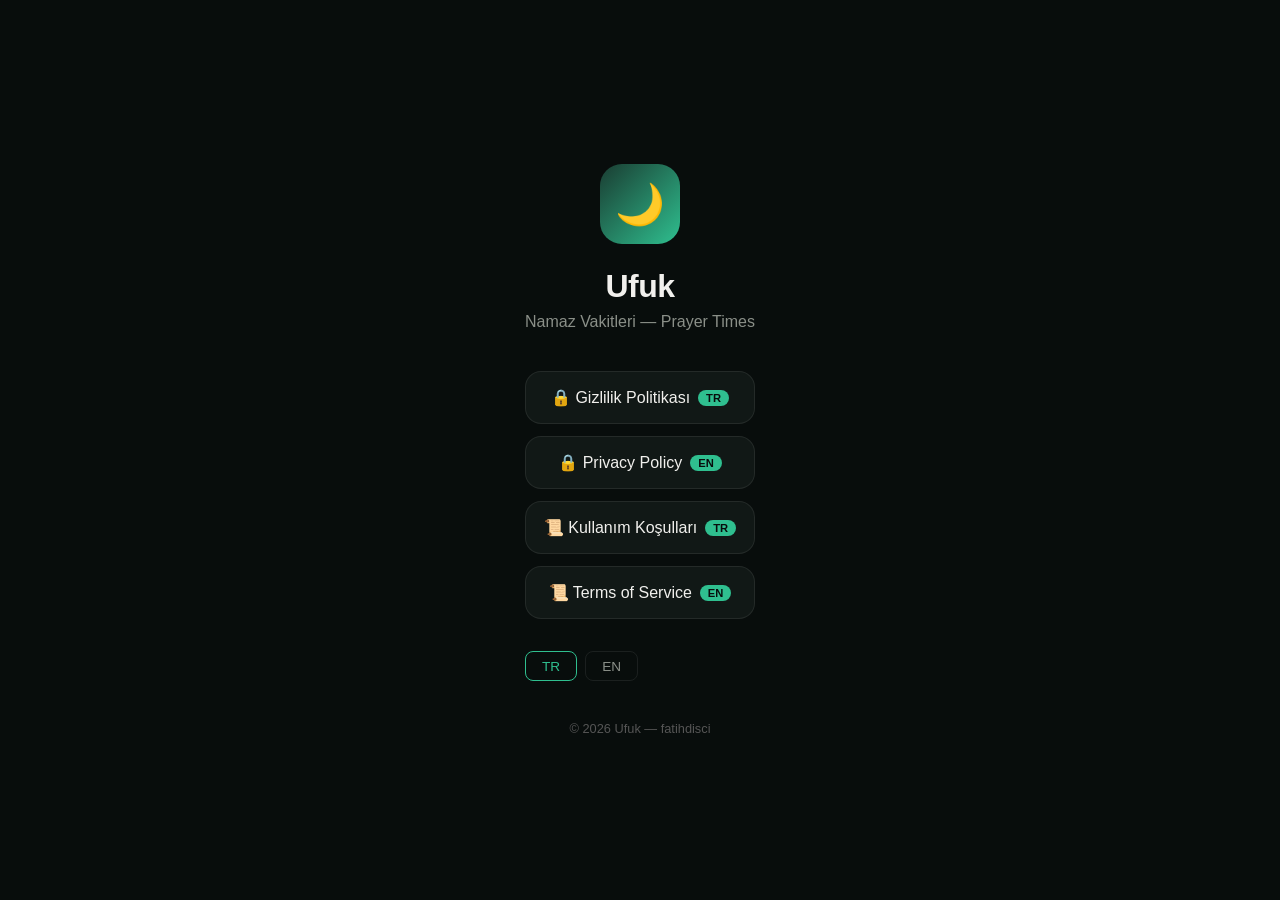
==== landing/index.html @ 3b2e1c13 "feat(landing): yasal sayfalar — landing page + gizlilik + kullanım koşulları (TR/EN) - index.html (T" ====
<!DOCTYPE html>
<html lang="tr">
<head>
    <meta charset="UTF-8">
    <meta name="viewport" content="width=device-width, initial-scale=1.0">
    <title>Ufuk — Namaz Vakitleri</title>
    <style>
        * { margin: 0; padding: 0; box-sizing: border-box; }
        body {
            font-family: -apple-system, BlinkMacSystemFont, 'SF Pro Display', 'Segoe UI', sans-serif;
            background: #080d0c;
            color: #f1f0ed;
            min-height: 100vh;
            display: flex;
            flex-direction: column;
            align-items: center;
            justify-content: center;
            text-align: center;
            padding: 2rem;
        }
        .container { max-width: 500px; }
        .icon {
            width: 80px; height: 80px;
            background: linear-gradient(135deg, #1a3d32 0%, #2fbf8f 100%);
            border-radius: 22px;
            display: flex; align-items: center; justify-content: center;
            margin: 0 auto 1.5rem;
            font-size: 2.5rem;
        }
        h1 {
            font-size: 2rem;
            font-weight: 700;
            letter-spacing: -0.5px;
            margin-bottom: 0.5rem;
        }
        p.sub {
            color: #8a8f88;
            font-size: 1rem;
            margin-bottom: 2.5rem;
        }
        .links { display: flex; flex-direction: column; gap: 0.75rem; }
        .links a {
            display: flex; align-items: center; justify-content: center;
            gap: 0.5rem;
            padding: 1rem;
            background: #111816;
            border: 1px solid rgba(255,255,255,0.08);
            border-radius: 16px;
            color: #f1f0ed;
            text-decoration: none;
            font-size: 1rem;
            transition: all 0.2s;
        }
        .links a:hover {
            background: #1a221e;
            border-color: rgba(47,191,143,0.3);
        }
        .links a .badge {
            font-size: 0.7rem;
            background: #2fbf8f;
            color: #080d0c;
            padding: 2px 8px;
            border-radius: 10px;
            font-weight: 600;
        }
        .lang-toggle {
            margin-top: 2rem;
            display: flex; gap: 0.5rem;
        }
        .lang-toggle a {
            padding: 0.4rem 1rem;
            border-radius: 8px;
            font-size: 0.85rem;
            color: #8a8f88;
            text-decoration: none;
            border: 1px solid rgba(255,255,255,0.08);
            transition: all 0.2s;
        }
        .lang-toggle a.active {
            color: #2fbf8f;
            border-color: #2fbf8f;
        }
        .lang-toggle a:hover { color: #f1f0ed; }
        footer { margin-top: 2.5rem; font-size: 0.8rem; color: #555; }
    </style>
</head>
<body>
    <div class="container">
        <div class="icon">🌙</div>
        <h1>Ufuk</h1>
        <p class="sub">Namaz Vakitleri — Prayer Times</p>

        <div class="links">
            <a href="gizlilik-politikasi.html">🔒 Gizlilik Politikası <span class="badge">TR</span></a>
            <a href="privacy-policy.html">🔒 Privacy Policy <span class="badge">EN</span></a>
            <a href="kullanim-kosullari.html">📜 Kullanım Koşulları <span class="badge">TR</span></a>
            <a href="terms-of-service.html">📜 Terms of Service <span class="badge">EN</span></a>
        </div>

        <div class="lang-toggle">
            <a href="#" class="active">TR</a>
            <a href="index-en.html">EN</a>
        </div>

        <footer>© 2026 Ufuk — fatihdisci</footer>
    </div>
</body>
</html>
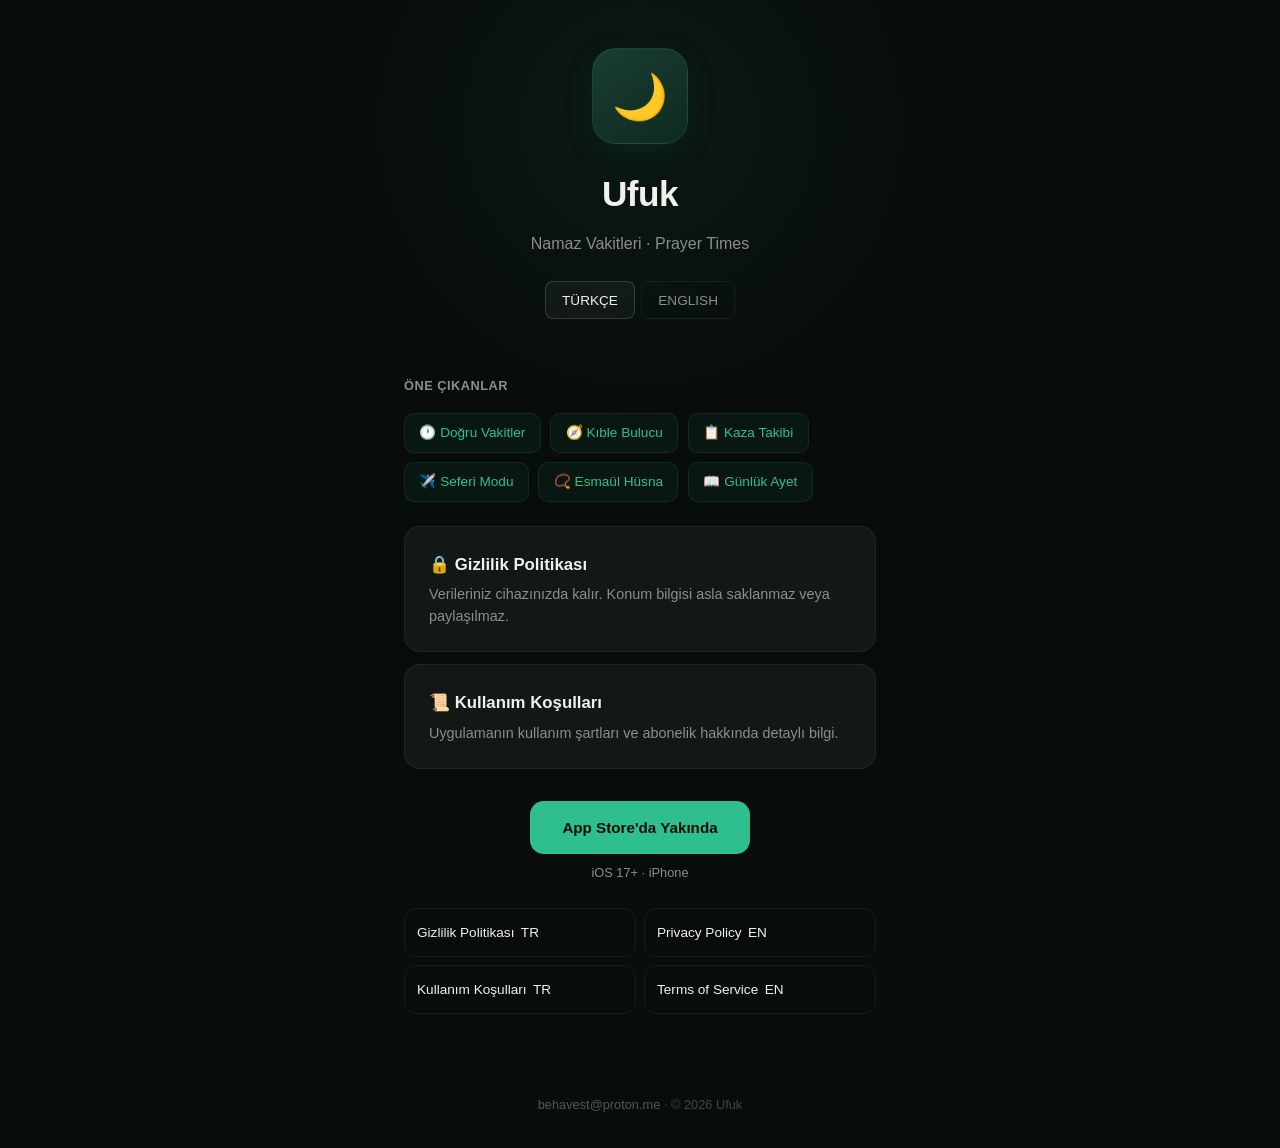
==== commit 07ad2be1: "feat: hesap silme + landing sayfası yeniden tasarım + email güncelleme Hesap Silme (App Store 5.1.1v" ====
--- a/landing/index.html
+++ b/landing/index.html
@@ -4,105 +4,57 @@
     <meta charset="UTF-8">
     <meta name="viewport" content="width=device-width, initial-scale=1.0">
     <title>Ufuk — Namaz Vakitleri</title>
-    <style>
-        * { margin: 0; padding: 0; box-sizing: border-box; }
-        body {
-            font-family: -apple-system, BlinkMacSystemFont, 'SF Pro Display', 'Segoe UI', sans-serif;
-            background: #080d0c;
-            color: #f1f0ed;
-            min-height: 100vh;
-            display: flex;
-            flex-direction: column;
-            align-items: center;
-            justify-content: center;
-            text-align: center;
-            padding: 2rem;
-        }
-        .container { max-width: 500px; }
-        .icon {
-            width: 80px; height: 80px;
-            background: linear-gradient(135deg, #1a3d32 0%, #2fbf8f 100%);
-            border-radius: 22px;
-            display: flex; align-items: center; justify-content: center;
-            margin: 0 auto 1.5rem;
-            font-size: 2.5rem;
-        }
-        h1 {
-            font-size: 2rem;
-            font-weight: 700;
-            letter-spacing: -0.5px;
-            margin-bottom: 0.5rem;
-        }
-        p.sub {
-            color: #8a8f88;
-            font-size: 1rem;
-            margin-bottom: 2.5rem;
-        }
-        .links { display: flex; flex-direction: column; gap: 0.75rem; }
-        .links a {
-            display: flex; align-items: center; justify-content: center;
-            gap: 0.5rem;
-            padding: 1rem;
-            background: #111816;
-            border: 1px solid rgba(255,255,255,0.08);
-            border-radius: 16px;
-            color: #f1f0ed;
-            text-decoration: none;
-            font-size: 1rem;
-            transition: all 0.2s;
-        }
-        .links a:hover {
-            background: #1a221e;
-            border-color: rgba(47,191,143,0.3);
-        }
-        .links a .badge {
-            font-size: 0.7rem;
-            background: #2fbf8f;
-            color: #080d0c;
-            padding: 2px 8px;
-            border-radius: 10px;
-            font-weight: 600;
-        }
-        .lang-toggle {
-            margin-top: 2rem;
-            display: flex; gap: 0.5rem;
-        }
-        .lang-toggle a {
-            padding: 0.4rem 1rem;
-            border-radius: 8px;
-            font-size: 0.85rem;
-            color: #8a8f88;
-            text-decoration: none;
-            border: 1px solid rgba(255,255,255,0.08);
-            transition: all 0.2s;
-        }
-        .lang-toggle a.active {
-            color: #2fbf8f;
-            border-color: #2fbf8f;
-        }
-        .lang-toggle a:hover { color: #f1f0ed; }
-        footer { margin-top: 2.5rem; font-size: 0.8rem; color: #555; }
-    </style>
+    <link rel="stylesheet" href="landing.css">
 </head>
 <body>
-    <div class="container">
+    <header>
         <div class="icon">🌙</div>
         <h1>Ufuk</h1>
-        <p class="sub">Namaz Vakitleri — Prayer Times</p>
+        <p class="sub">Namaz Vakitleri · Prayer Times</p>
+        <div class="lang-row">
+            <a href="index.html" class="active">TÜRKÇE</a>
+            <a href="index-en.html">ENGLISH</a>
+        </div>
+    </header>
 
-        <div class="links">
-            <a href="gizlilik-politikasi.html">🔒 Gizlilik Politikası <span class="badge">TR</span></a>
-            <a href="privacy-policy.html">🔒 Privacy Policy <span class="badge">EN</span></a>
-            <a href="kullanim-kosullari.html">📜 Kullanım Koşulları <span class="badge">TR</span></a>
-            <a href="terms-of-service.html">📜 Terms of Service <span class="badge">EN</span></a>
+    <main>
+        <div class="features">
+            <h2>Öne Çıkanlar</h2>
+            <div class="feature-row">
+                <span class="tag">🕐 Doğru Vakitler</span>
+                <span class="tag">🧭 Kıble Bulucu</span>
+                <span class="tag">📋 Kaza Takibi</span>
+                <span class="tag">✈️ Seferi Modu</span>
+                <span class="tag">📿 Esmaül Hüsna</span>
+                <span class="tag">📖 Günlük Ayet</span>
+            </div>
         </div>
 
-        <div class="lang-toggle">
-            <a href="#" class="active">TR</a>
-            <a href="index-en.html">EN</a>
+        <div class="card">
+            <h3>🔒 Gizlilik Politikası</h3>
+            <p>Verileriniz cihazınızda kalır. Konum bilgisi asla saklanmaz veya paylaşılmaz.</p>
         </div>
 
-        <footer>© 2026 Ufuk — fatihdisci</footer>
-    </div>
+        <div class="card">
+            <h3>📜 Kullanım Koşulları</h3>
+            <p>Uygulamanın kullanım şartları ve abonelik hakkında detaylı bilgi.</p>
+        </div>
+
+        <div class="store-btn">
+            <a href="#">App Store'da Yakında</a>
+            <p class="soon">iOS 17+ · iPhone</p>
+        </div>
+
+        <div class="legal-links">
+            <a href="gizlilik-politikasi.html">Gizlilik Politikası <span class="badge">TR</span></a>
+            <a href="privacy-policy.html">Privacy Policy <span class="badge">EN</span></a>
+            <a href="kullanim-kosullari.html">Kullanım Koşulları <span class="badge">TR</span></a>
+            <a href="terms-of-service.html">Terms of Service <span class="badge">EN</span></a>
+        </div>
+    </main>
+
+    <footer>
+        <a href="mailto:behavest@proton.me">behavest@proton.me</a> · © 2026 Ufuk
+    </footer>
 </body>
 </html>
--- a/landing/landing.css
+++ b/landing/landing.css
@@ -0,0 +1,113 @@
+:root { --bg: #080d0c; --surface: #111816; --text: #f1f0ed; --dim: #8a8f88; --accent: #2fbf8f; --border: rgba(255,255,255,0.06); }
+* { margin: 0; padding: 0; box-sizing: border-box; }
+body {
+    font-family: -apple-system, BlinkMacSystemFont, 'SF Pro Display', 'Segoe UI', sans-serif;
+    background: var(--bg); color: var(--text);
+    min-height: 100vh; display: flex; flex-direction: column;
+    -webkit-font-smoothing: antialiased; overflow-x: hidden;
+    line-height: 1.7;
+}
+
+/* ── Landing Page ── */
+
+header {
+    padding: 3rem 1.5rem 2rem; text-align: center; position: relative;
+}
+header::before {
+    content: ''; position: absolute; top: -50%; left: 50%; transform: translateX(-50%);
+    width: 600px; height: 600px; border-radius: 50%;
+    background: radial-gradient(circle, rgba(47,191,143,0.06) 0%, transparent 70%);
+    pointer-events: none;
+}
+.icon {
+    width: 96px; height: 96px;
+    background: linear-gradient(145deg, #1a3d32, #0f2a20);
+    border: 1px solid rgba(47,191,143,0.15);
+    border-radius: 24px; display: inline-flex; align-items: center; justify-content: center;
+    font-size: 2.8rem; margin-bottom: 1.25rem;
+    box-shadow: 0 8px 32px rgba(47,191,143,0.08); position: relative; z-index: 1;
+}
+h1 { font-size: 2.2rem; font-weight: 700; letter-spacing: -0.5px; position: relative; z-index: 1; }
+.sub { color: var(--dim); font-size: 1rem; margin-top: 0.4rem; position: relative; z-index: 1; }
+.lang-row { display: flex; gap: 0.4rem; justify-content: center; margin-top: 1.5rem; position: relative; z-index: 1; }
+.lang-row a {
+    padding: 0.4rem 1rem; border-radius: 8px; font-size: 0.85rem;
+    color: var(--dim); text-decoration: none; border: 1px solid var(--border); transition: all 0.2s;
+}
+.lang-row a.active, .lang-row a:hover { color: var(--text); border-color: rgba(255,255,255,0.15); background: rgba(255,255,255,0.04); }
+
+main { flex: 1; max-width: 520px; width: 100%; margin: 0 auto; padding: 0 1.5rem 3rem; }
+
+.card {
+    background: var(--surface); border: 1px solid var(--border);
+    border-radius: 16px; padding: 1.5rem; margin-bottom: 0.75rem;
+    transition: border-color 0.2s;
+}
+.card:hover { border-color: rgba(47,191,143,0.2); }
+.card h3 { font-size: 1.05rem; font-weight: 600; margin-bottom: 0.3rem; display: flex; align-items: center; gap: 0.5rem; }
+.card p { font-size: 0.9rem; color: var(--dim); line-height: 1.5; }
+.card .badge {
+    font-size: 0.65rem; background: var(--accent); color: var(--bg);
+    padding: 1px 8px; border-radius: 10px; font-weight: 700; text-transform: uppercase;
+}
+
+.features { margin: 1.5rem 0; }
+.features h2 { font-size: 0.8rem; text-transform: uppercase; letter-spacing: 0.5px; color: var(--dim); margin-bottom: 1rem; }
+.feature-row { display: flex; flex-wrap: wrap; gap: 0.6rem; margin-bottom: 1.5rem; }
+.tag {
+    padding: 0.45rem 0.9rem; border-radius: 10px; font-size: 0.85rem;
+    background: rgba(47,191,143,0.06); border: 1px solid rgba(47,191,143,0.12); color: var(--accent);
+}
+
+.store-btn { display: block; text-align: center; margin: 2rem 0 1.5rem; }
+.store-btn a {
+    display: inline-block; padding: 0.85rem 2rem;
+    background: var(--accent); color: var(--bg); border-radius: 14px;
+    font-weight: 600; font-size: 0.95rem; text-decoration: none; transition: all 0.2s;
+}
+.store-btn a:hover { filter: brightness(1.1); transform: scale(1.02); }
+.store-btn .soon { font-size: 0.8rem; color: var(--dim); margin-top: 0.5rem; }
+
+.legal-links { display: grid; grid-template-columns: 1fr 1fr; gap: 0.5rem; }
+.legal-links a {
+    display: flex; align-items: center; gap: 0.4rem;
+    padding: 0.75rem; border-radius: 12px; font-size: 0.85rem;
+    color: var(--text); text-decoration: none; border: 1px solid var(--border); transition: all 0.2s;
+}
+.legal-links a:hover { border-color: rgba(255,255,255,0.12); background: rgba(255,255,255,0.02); }
+
+footer { text-align: center; padding: 2rem 1.5rem; font-size: 0.8rem; color: #444; }
+footer a { color: #555; text-decoration: none; }
+footer a:hover { color: var(--accent); }
+
+/* ── Policy Pages ── */
+
+.policy { max-width: 680px; }
+.policy .back {
+    display: inline-flex; align-items: center; gap: 0.4rem;
+    color: var(--dim); text-decoration: none; font-size: 0.9rem; margin-bottom: 1.5rem;
+}
+.policy .back:hover { color: var(--accent); }
+.policy .lang-bar { display: flex; gap: 0.5rem; margin-bottom: 2rem; }
+.policy .lang-bar a {
+    padding: 0.3rem 0.8rem; border-radius: 8px; font-size: 0.8rem;
+    color: var(--dim); text-decoration: none; border: 1px solid var(--border);
+}
+.policy .lang-bar a.active { color: var(--accent); border-color: var(--accent); }
+.policy .lang-bar a:hover { color: var(--text); }
+.policy h1 { font-size: 1.6rem; margin-bottom: 0.25rem; letter-spacing: -0.3px; }
+.policy h2 {
+    font-size: 1.15rem; font-weight: 600; margin-top: 2rem; margin-bottom: 0.75rem; color: var(--accent);
+}
+.policy p { margin-bottom: 1rem; color: #d0cfca; font-size: 0.95rem; }
+.policy ul { margin: 0.5rem 0 1rem 1.5rem; color: #d0cfca; }
+.policy ul li { margin-bottom: 0.5rem; font-size: 0.95rem; }
+.policy strong { color: var(--text); }
+.policy a { color: var(--accent); }
+
+@media (max-width: 480px) {
+    header { padding: 2rem 1rem 1.5rem; }
+    .icon { width: 80px; height: 80px; font-size: 2.4rem; border-radius: 20px; }
+    h1 { font-size: 1.8rem; }
+    .legal-links { grid-template-columns: 1fr; }
+}
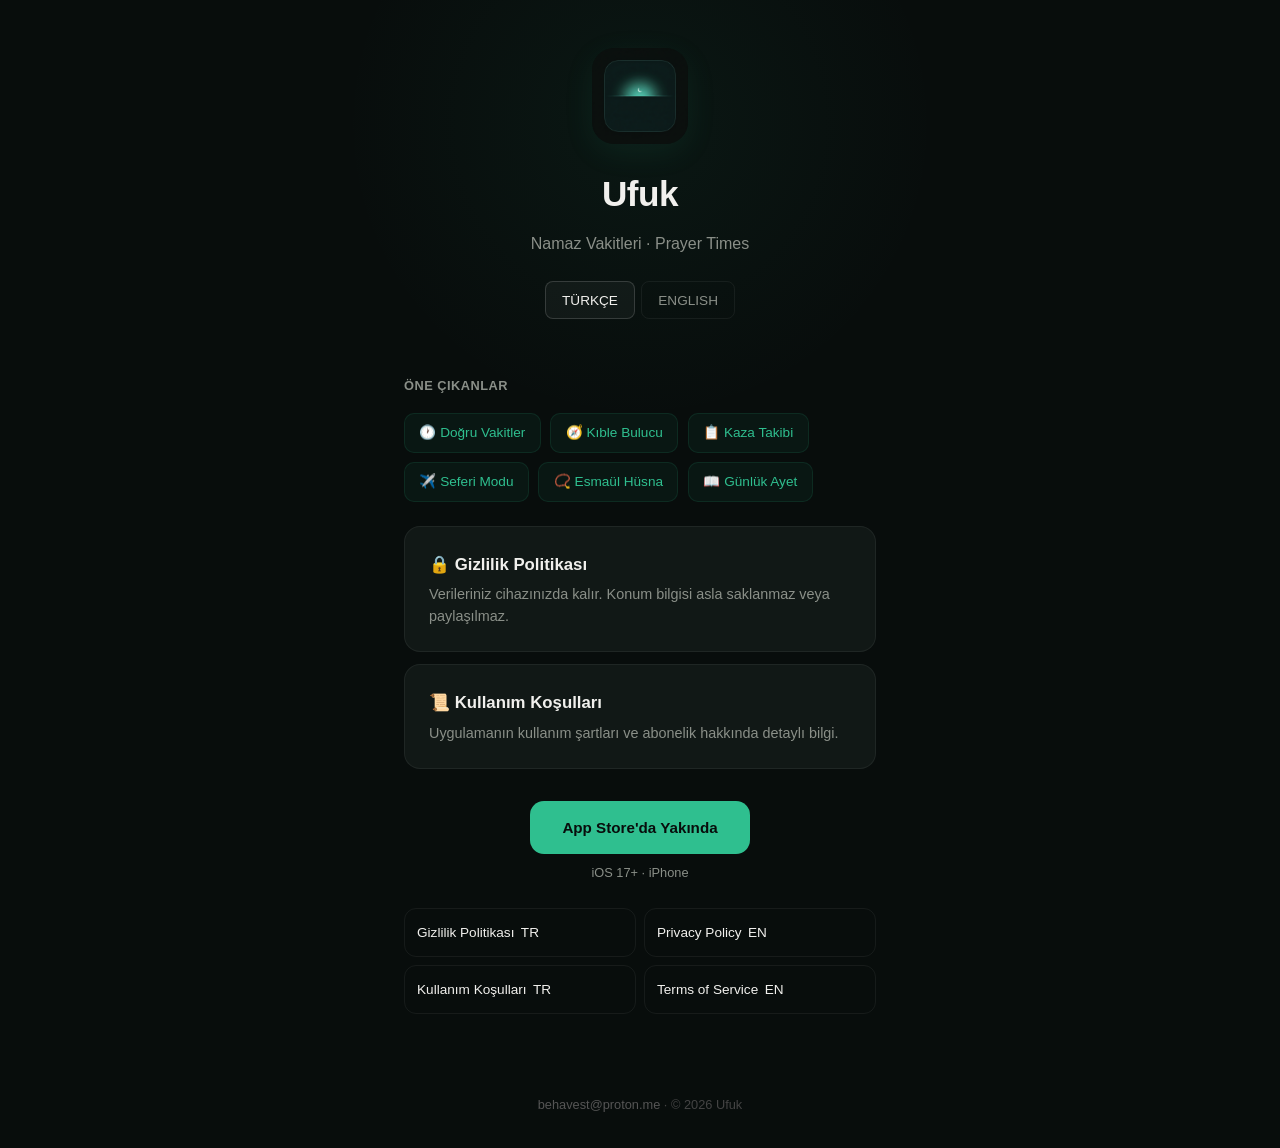
==== commit 1487774f: "fix: 5 düzeltme — Pro flash, modal X, yasal linkler, şehir silme, landing logo - Pro açıkken Ufuk Pr" ====
--- a/landing/index.html
+++ b/landing/index.html
@@ -8,7 +8,7 @@
 </head>
 <body>
     <header>
-        <div class="icon">🌙</div>
+        <div class="icon"><img src="logo.png" alt="Ufuk" width="96" height="96" style="border-radius:22px;"></div>
         <h1>Ufuk</h1>
         <p class="sub">Namaz Vakitleri · Prayer Times</p>
         <div class="lang-row">
--- a/landing/landing.css
+++ b/landing/landing.css
@@ -21,11 +21,12 @@
 }
 .icon {
     width: 96px; height: 96px;
-    background: linear-gradient(145deg, #1a3d32, #0f2a20);
-    border: 1px solid rgba(47,191,143,0.15);
-    border-radius: 24px; display: inline-flex; align-items: center; justify-content: center;
-    font-size: 2.8rem; margin-bottom: 1.25rem;
-    box-shadow: 0 8px 32px rgba(47,191,143,0.08); position: relative; z-index: 1;
+    display: inline-flex; align-items: center; justify-content: center;
+    margin-bottom: 1.25rem; position: relative; z-index: 1;
+}
+.icon img {
+    width: 96px; height: 96px; border-radius: 24px;
+    box-shadow: 0 8px 32px rgba(47,191,143,0.08);
 }
 h1 { font-size: 2.2rem; font-weight: 700; letter-spacing: -0.5px; position: relative; z-index: 1; }
 .sub { color: var(--dim); font-size: 1rem; margin-top: 0.4rem; position: relative; z-index: 1; }
@@ -107,7 +108,8 @@
 
 @media (max-width: 480px) {
     header { padding: 2rem 1rem 1.5rem; }
-    .icon { width: 80px; height: 80px; font-size: 2.4rem; border-radius: 20px; }
+    .icon, .icon img { width: 80px; height: 80px; }
+    .icon img { border-radius: 20px; }
     h1 { font-size: 1.8rem; }
     .legal-links { grid-template-columns: 1fr; }
 }
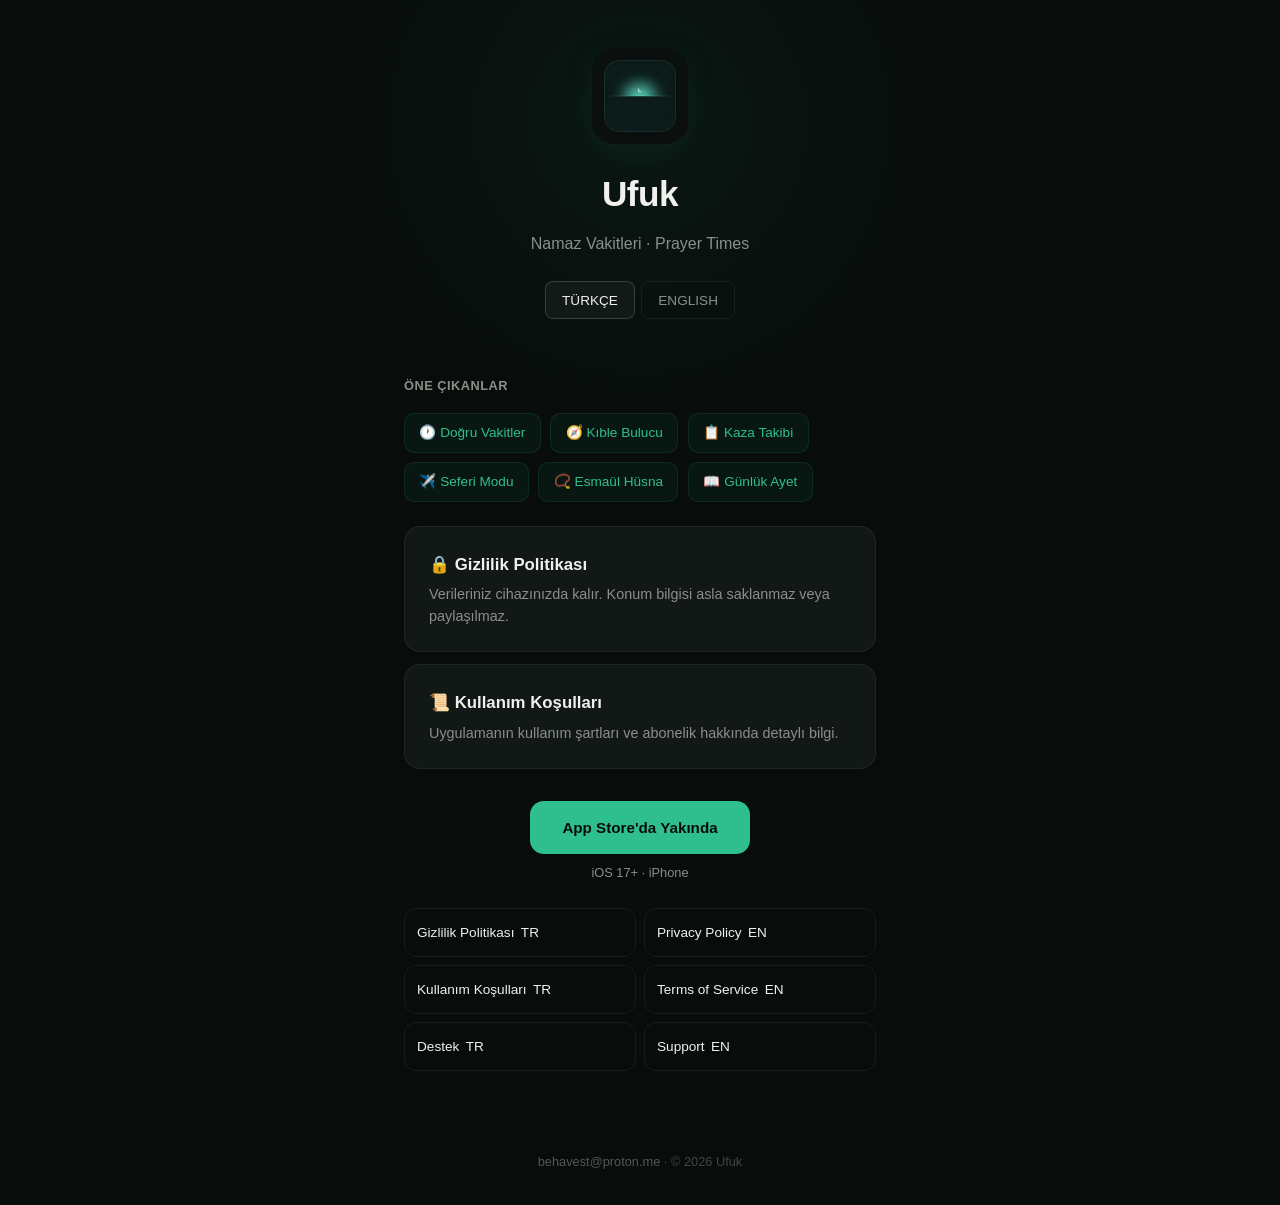
==== commit 33966556: "feat(landing): add Destek/Support page for App Store Guideline 1.5 Dedicated bilingual support page " ====
--- a/landing/index.html
+++ b/landing/index.html
@@ -50,6 +50,8 @@
             <a href="privacy-policy.html">Privacy Policy <span class="badge">EN</span></a>
             <a href="kullanim-kosullari.html">Kullanım Koşulları <span class="badge">TR</span></a>
             <a href="terms-of-service.html">Terms of Service <span class="badge">EN</span></a>
+            <a href="destek.html">Destek <span class="badge">TR</span></a>
+            <a href="support.html">Support <span class="badge">EN</span></a>
         </div>
     </main>
 
